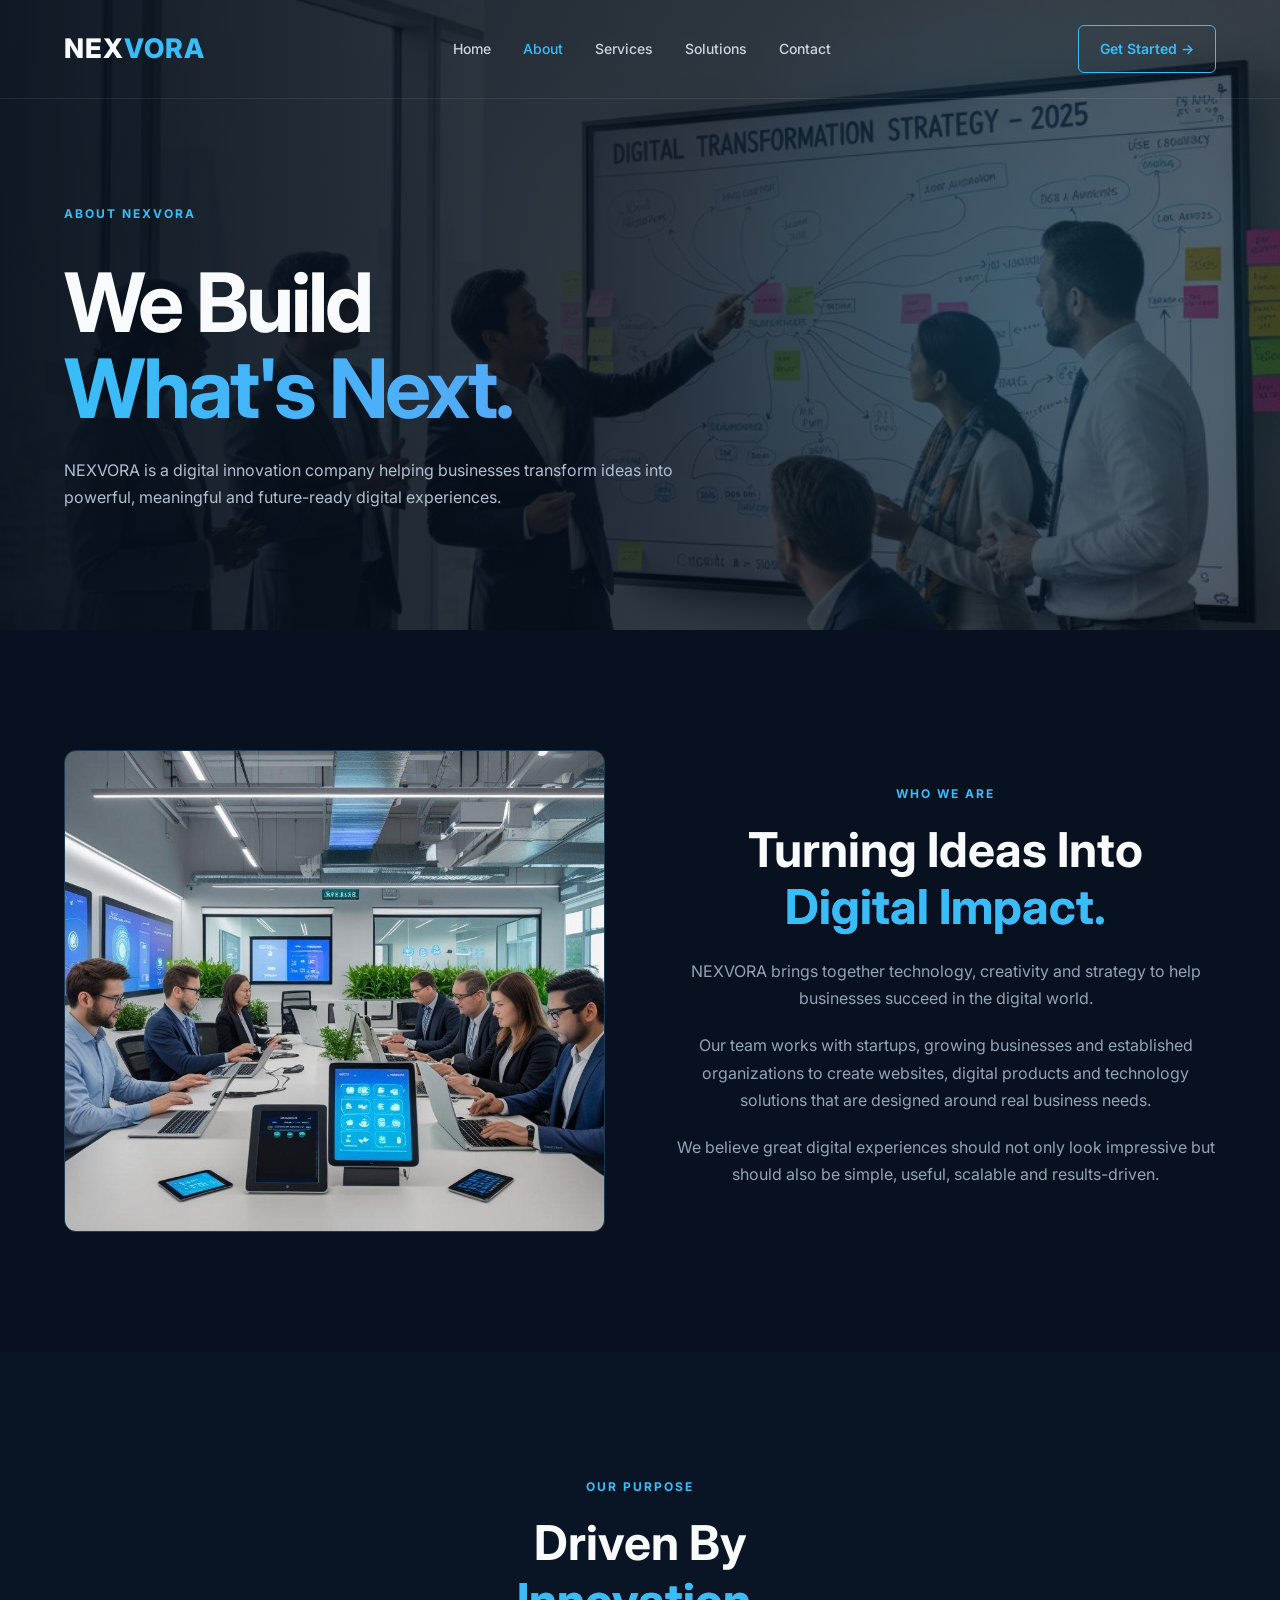
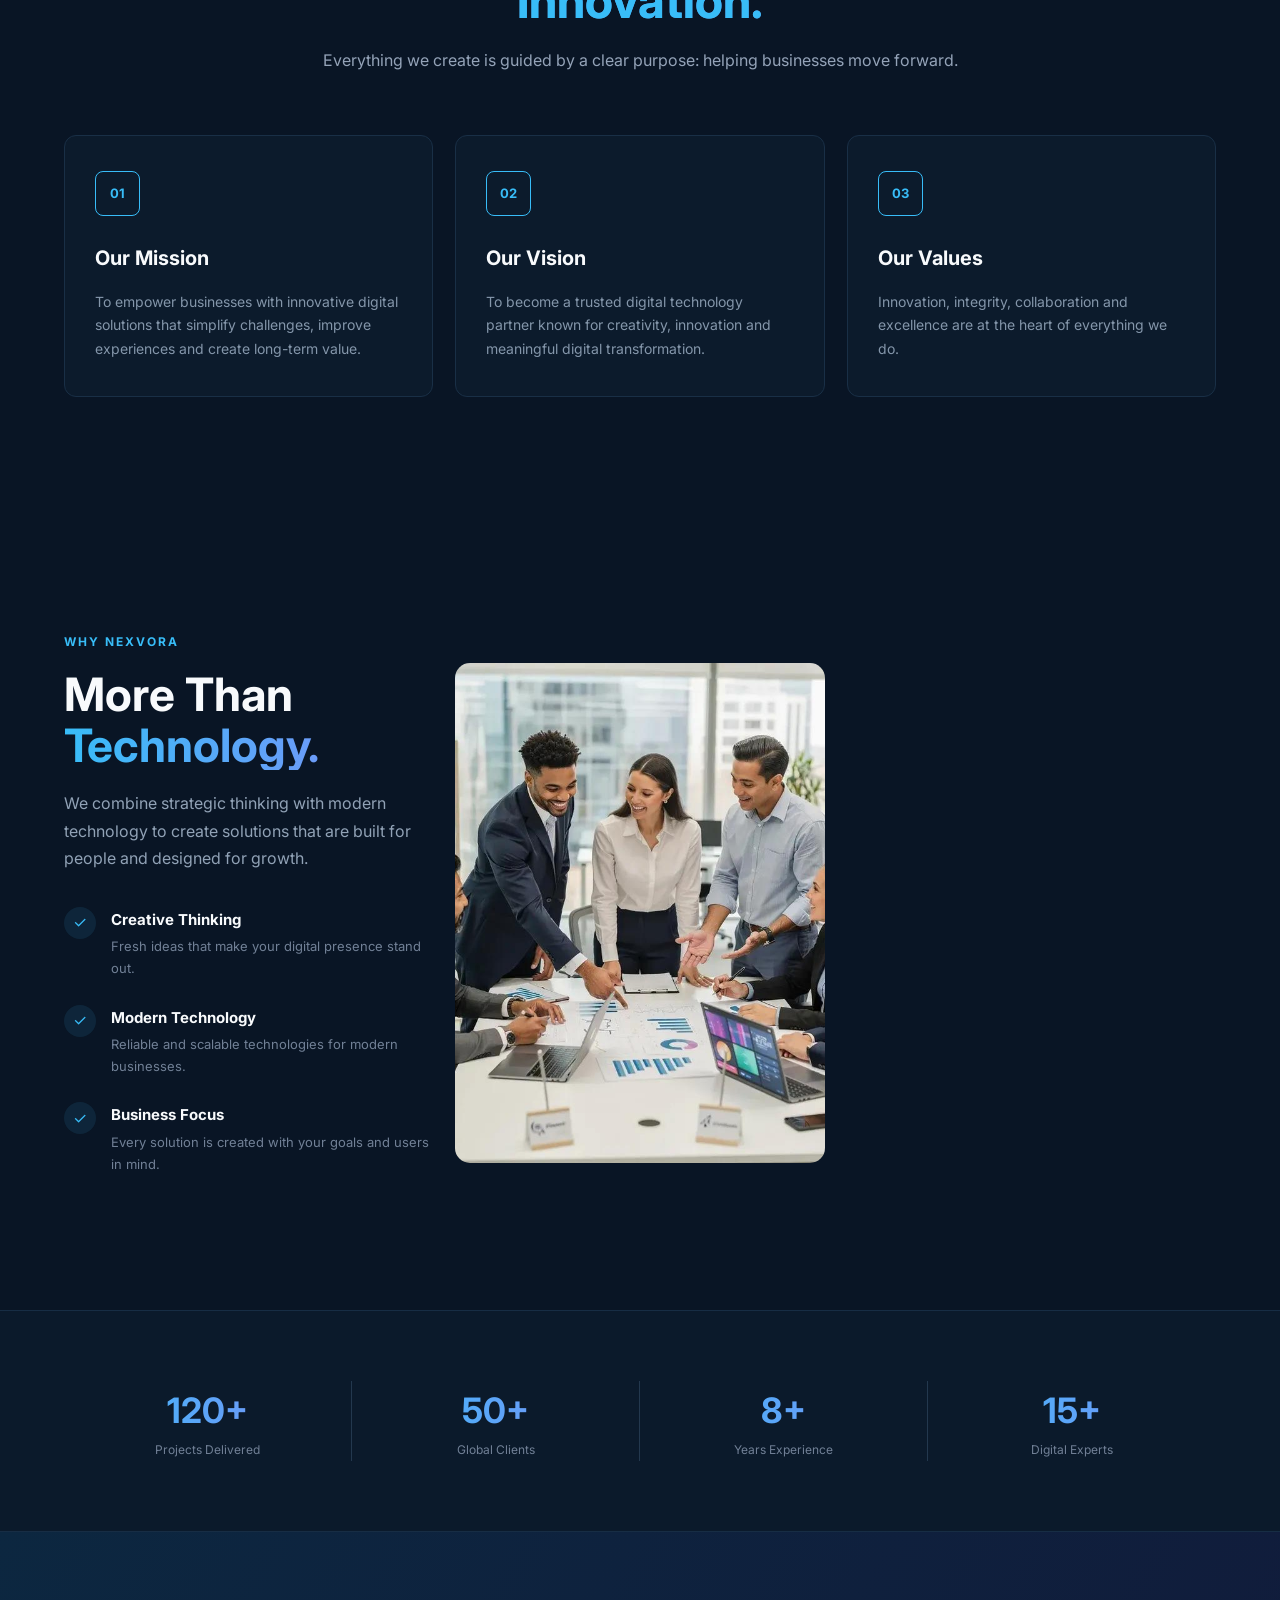
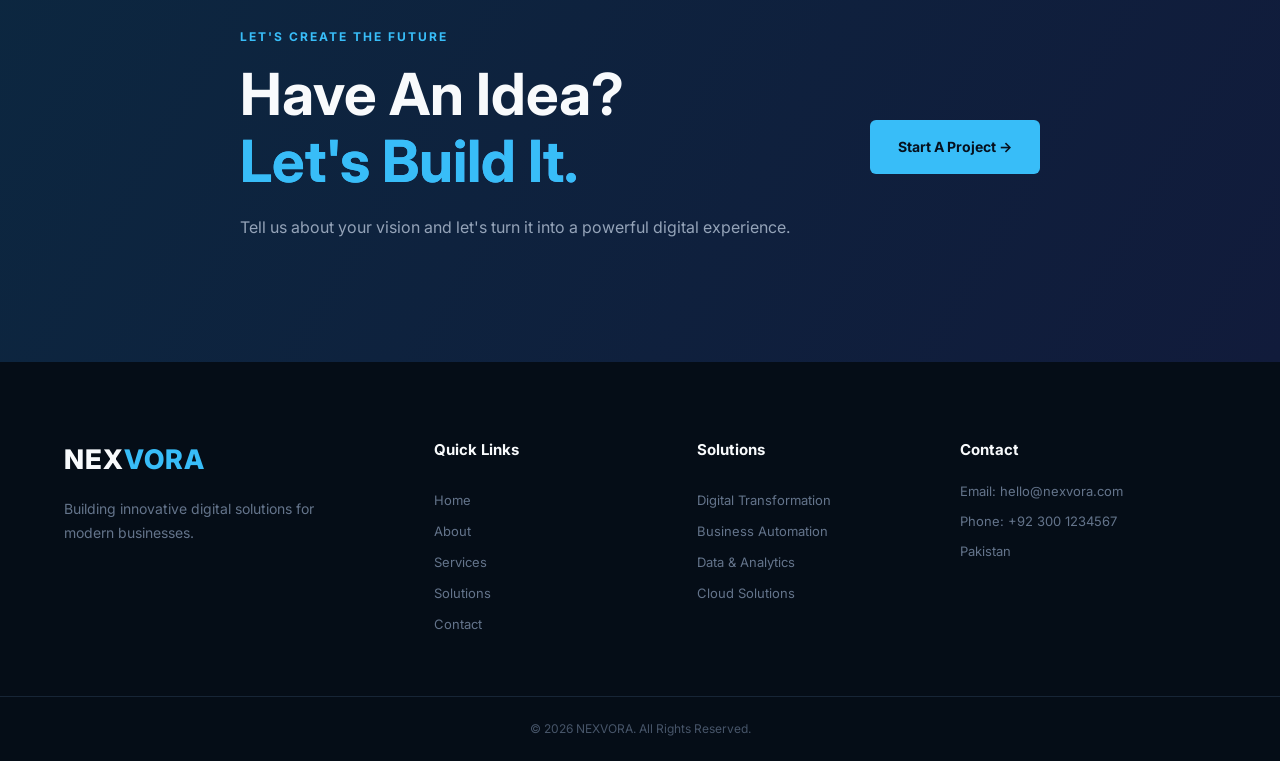
==== about.html @ 742fd8a6 "update" ====
<!DOCTYPE html>
<html lang="en">
<head>
    <meta charset="UTF-8">
    <meta name="viewport" content="width=device-width, initial-scale=1.0">

    <title>About Us | NEXVORA</title>

    <link rel="preconnect" href="https://fonts.googleapis.com">
    <link rel="preconnect" href="https://fonts.gstatic.com" crossorigin>

    <link href="https://fonts.googleapis.com/css2?family=Inter:wght@400;500;600;700;800&display=swap" rel="stylesheet">

    <link rel="stylesheet" href="style.css">
</head>

<body>

    <!-- ================= NAVBAR ================= -->

    <header class="navbar">
        <div class="container nav-container">

            <a href="#" class="logo">
                NEX<span>VORA</span>
            </a>

            <nav>
                <ul class="nav-links">
                    <li><a href="index.html">Home</a></li>
                    <li><a href="about.html" class="active">About</a></li>
                    <li><a href="services.html">Services</a></li>
                    <li><a href="solutions.html">Solutions</a></li>
                    <li><a href="contact.html">Contact</a></li>
                </ul>
            </nav>

            <a href="#contact" class="nav-btn">Get Started →</a>

        </div>
    </header>



    <!-- ================= ABOUT HERO ================= -->

    <section class="about-hero">

        <div class="hero-overlay"></div>

        <div class="container about-hero-content">

            <span class="hero-tag">ABOUT NEXVORA</span>

            <h1>
                We Build
                <span>What's Next.</span>
            </h1>

            <p>
                NEXVORA is a digital innovation company helping businesses
                transform ideas into powerful, meaningful and future-ready
                digital experiences.
            </p>

        </div>

    </section>


    <!-- ================= INTRODUCTION ================= -->

    <section class="introduction">

        <div class="container intro-grid">

            <div class="intro-image">

                <img
                    src="./images/about-hero.jpg"
                    alt="NEXVORA Team"
                >

            </div>


            <div class="intro-content">

                <span class="section-tag">WHO WE ARE</span>

                <h2>
                    Turning Ideas Into
                    <span>Digital Impact.</span>
                </h2>

                <p>
                    NEXVORA brings together technology, creativity and
                    strategy to help businesses succeed in the digital world.
                </p>

                <p>
                    Our team works with startups, growing businesses and
                    established organizations to create websites, digital
                    products and technology solutions that are designed
                    around real business needs.
                </p>

                <p>
                    We believe great digital experiences should not only
                    look impressive but should also be simple, useful,
                    scalable and results-driven.
                </p>

            </div>

        </div>

    </section>


    <!-- ================= MISSION / VISION ================= -->

    <section class="mission-section">

        <div class="container">

            <div class="section-heading">

                <span class="section-tag">OUR PURPOSE</span>

                <h2>
                    Driven By
                    <span>Innovation.</span>
                </h2>

                <p>
                    Everything we create is guided by a clear purpose:
                    helping businesses move forward.
                </p>

            </div>


            <div class="purpose-grid">

                <!-- Mission -->

                <div class="purpose-card">

                    <div class="purpose-number">01</div>

                    <h3>Our Mission</h3>

                    <p>
                        To empower businesses with innovative digital
                        solutions that simplify challenges, improve
                        experiences and create long-term value.
                    </p>

                </div>


                <!-- Vision -->

                <div class="purpose-card">

                    <div class="purpose-number">02</div>

                    <h3>Our Vision</h3>

                    <p>
                        To become a trusted digital technology partner
                        known for creativity, innovation and meaningful
                        digital transformation.
                    </p>

                </div>


                <!-- Values -->

                <div class="purpose-card">

                    <div class="purpose-number">03</div>

                    <h3>Our Values</h3>

                    <p>
                        Innovation, integrity, collaboration and excellence
                        are at the heart of everything we do.
                    </p>

                </div>

            </div>

        </div>

    </section>


    <!-- ================= WHY NEXVORA ================= -->

    <section class="why-section">

        <div class="container why-grid">

            <div class="why-content">

                <span class="section-tag">WHY NEXVORA</span>

                <h2>
                    More Than
                    <span>Technology.</span>
                </h2>

                <p>
                    We combine strategic thinking with modern technology
                    to create solutions that are built for people and
                    designed for growth.
                </p>


                <div class="why-list">

                    <div class="why-item">

                        <div class="check">✓</div>

                        <div>
                            <h4>Creative Thinking</h4>
                            <p>
                                Fresh ideas that make your digital presence
                                stand out.
                            </p>
                        </div>

                    </div>


                    <div class="why-item">

                        <div class="check">✓</div>

                        <div>
                            <h4>Modern Technology</h4>
                            <p>
                                Reliable and scalable technologies for
                                modern businesses.
                            </p>
                        </div>

                    </div>


                    <div class="why-item">

                        <div class="check">✓</div>

                        <div>
                            <h4>Business Focus</h4>
                            <p>
                                Every solution is created with your goals
                                and users in mind.
                            </p>
                        </div>

                    </div>

                </div>

            </div>


            <div class="why-image">

                <img
                    src="./images/about-team.jpg"
                    alt="NEXVORA Business Strategy"
                >

            </div>

        </div>

    </section>


    <!-- ================= STATS ================= -->

    <section class="stats-section">

        <div class="container stats-grid">

            <div class="stat-box">
                <h3>120+</h3>
                <p>Projects Delivered</p>
            </div>

            <div class="stat-box">
                <h3>50+</h3>
                <p>Global Clients</p>
            </div>

            <div class="stat-box">
                <h3>8+</h3>
                <p>Years Experience</p>
            </div>

            <div class="stat-box">
                <h3>15+</h3>
                <p>Digital Experts</p>
            </div>

        </div>

    </section>


    <!-- ================= CTA ================= -->

    <section class="about-cta">

        <div class="container cta-content">

            <div>

                <span class="section-tag">
                    LET'S CREATE THE FUTURE
                </span>

                <h2>
                    Have An Idea?
                    <span>Let's Build It.</span>
                </h2>

                <p>
                    Tell us about your vision and let's turn it into
                    a powerful digital experience.
                </p>

            </div>

            <a href="#" class="cta-btn">
                Start A Project →
            </a>

        </div>

    </section>


    <!-- ================= FOOTER ================= -->
    <footer class="footer">

        <div class="container footer-grid">

            <div class="footer-brand">

                <a href="index.html" class="logo">
                    NEX<span>VORA</span>
                </a>

                <p>
                    Building innovative digital solutions for modern
                    businesses.
                </p>

            </div>


            <div class="footer-links">

                <h4>Quick Links</h4>

                <a href="index.html">Home</a>
                <a href="about.html">About</a>
                <a href="services.html">Services</a>
                <a href="solutions.html">Solutions</a>
                <a href="contact.html">Contact</a>

            </div>


            <div class="footer-links">

                <h4>Solutions</h4>

                <a href="#solutions">Digital Transformation</a>
                <a href="#solutions">Business Automation</a>
                <a href="#solutions">Data & Analytics</a>
                <a href="#solutions">Cloud Solutions</a>

            </div>


            <div class="footer-contact">

                <h4>Contact</h4>

                <p>Email: hello@nexvora.com</p>
                <p>Phone: +92 300 1234567</p>
                <p>Pakistan</p>

            </div>

        </div>


        <div class="footer-bottom">

            <p>
                © 2026 NEXVORA. All Rights Reserved.
            </p>

        </div>

    </footer>

</body>
</html>
---- style.css ----
/* =========================
   GLOBAL
========================= */

* {
    margin: 0;
    padding: 0;
    box-sizing: border-box;
}

html {
    scroll-behavior: smooth;
}

body {
    font-family: "Inter", sans-serif;
    background: #07111f;
    color: #ffffff;
    line-height: 1.6;
}

.container {
    width: 90%;
    max-width: 1200px;
    margin: auto;
}

a {
    text-decoration: none;
    color: inherit;
}


/* =========================
   NAVBAR
========================= */

.navbar {
    position: absolute;
    width: 100%;
    top: 0;
    left: 0;
    z-index: 10;
    padding: 25px 0;
}

.nav-container {
    display: flex;
    align-items: center;
    justify-content: space-between;
}

.logo {
    font-size: 27px;
    font-weight: 800;
    letter-spacing: 2px;
}

.logo span {
    color: #38bdf8;
}

.nav-links {
    display: flex;
    list-style: none;
    gap: 35px;
}

.nav-links a {
    color: #cbd5e1;
    font-size: 14px;
    font-weight: 500;
    transition: 0.3s;
}

.nav-links a:hover,
.nav-links .active {
    color: #38bdf8;
}

.nav-btn {
    padding: 12px 22px;
    border: 1px solid #38bdf8;
    border-radius: 30px;
    color: #ffffff;
    font-size: 14px;
    transition: 0.3s;
}

.nav-btn:hover {
    background: #38bdf8;
    color: #06101d;
    box-shadow: 0 0 25px rgba(56, 189, 248, 0.4);
}


/* =========================
   HERO
========================= */

.hero {
    min-height: 100vh;
    position: relative;
    display: flex;
    align-items: center;
    overflow: hidden;

    background:
        linear-gradient(120deg, #06101d 20%, rgba(7, 17, 31, 0.88)),
        url("./images/nexvora-solutions.jpg");

    background-size: cover;
    background-position: center;
}

.hero-overlay {
    position: absolute;
    inset: 0;
    background: radial-gradient(
        circle at 80% 40%,
        rgba(37, 99, 235, 0.25),
        transparent 40%
    );
}

.hero-container {
    position: relative;
    z-index: 2;
    display: grid;
    grid-template-columns: 1.1fr 0.9fr;
    gap: 60px;
    align-items: center;
    padding-top: 80px;
}

.hero-tag,
.section-tag {
    color: #38bdf8;
    font-size: 12px;
    font-weight: 700;
    letter-spacing: 2px;
}

.hero h1 {
    margin-top: 18px;
    font-size: clamp(48px, 6vw, 76px);
    line-height: 1.05;
    letter-spacing: -3px;
}

.hero h1 span,
.about h2 span,
.services h2 span,
.solutions h2 span,
.cta h2 span {
    display: block;
    background: linear-gradient(
        90deg,
        #38bdf8,
        #818cf8
    );
    -webkit-background-clip: text;
    color: transparent;
}

.hero-content > p {
    max-width: 620px;
    margin: 25px 0;
    color: #aab8ca;
    font-size: 16px;
}

.hero-buttons {
    display: flex;
    gap: 15px;
    margin-top: 30px;
}

.primary-btn,
.secondary-btn,
.outline-btn,
.cta-btn {
    padding: 14px 25px;
    border-radius: 6px;
    font-size: 14px;
    font-weight: 600;
    transition: 0.3s;
}

.primary-btn {
    background: #38bdf8;
    color: #06101d;
}

.primary-btn:hover {
    background: #818cf8;
    color: #ffffff;
    transform: translateY(-3px);
    box-shadow: 0 12px 30px rgba(56, 189, 248, 0.25);
}

.secondary-btn {
    border: 1px solid #334155;
    color: #ffffff;
}

.secondary-btn:hover {
    border-color: #38bdf8;
    background: rgba(56, 189, 248, 0.1);
    color: #38bdf8;
}


/* =========================
   HERO IMAGE
========================= */

.hero-image {
    position: relative;
}

.image-card {
    overflow: hidden;
    border-radius: 18px;
    border: 1px solid rgba(255,255,255,0.12);
    box-shadow: 0 30px 70px rgba(0,0,0,0.4);
}

.image-card img {
    width: 100%;
    height: 520px;
    object-fit: cover;
    display: block;
    transition: 0.6s;
}

.image-card:hover img {
    transform: scale(1.06);
    filter: saturate(1.2);
}

.floating-card {
    position: absolute;
    bottom: 25px;
    left: -30px;

    display: flex;
    align-items: center;
    gap: 13px;

    padding: 17px 22px;
    background: rgba(8, 20, 35, 0.92);
    border: 1px solid #263c56;
    border-radius: 10px;
    backdrop-filter: blur(12px);
}

.floating-card > span {
    color: #38bdf8;
    font-size: 25px;
}

.floating-card strong {
    display: block;
    font-size: 13px;
}

.floating-card small {
    color: #94a3b8;
}


/* =========================
   STATS
========================= */

.hero-stats {
    display: flex;
    gap: 40px;
    margin-top: 45px;
}

.stat h3 {
    color: #ffffff;
    font-size: 25px;
}

.stat p {
    color: #718096;
    font-size: 11px;
}


/* =========================
   ABOUT
========================= */

.about {
    padding: 120px 0;
    background: #091525;
}

.about-container {
    display: grid;
    grid-template-columns: 0.9fr 1.1fr;
    gap: 80px;
    align-items: center;
}

.about-image {
    overflow: hidden;
    border-radius: 15px;
}

.about-image img {
    width: 100%;
    height: 470px;
    object-fit: cover;
    transition: 0.5s;
}

.about-image:hover img {
    transform: scale(1.05);
}

.about h2,
.services h2,
.solutions h2,
.cta h2 {
    margin-top: 15px;
    font-size: 45px;
    line-height: 1.1;
}

.about-content > p {
    color: #94a3b8;
    margin-top: 20px;
    max-width: 600px;
}

.outline-btn {
    display: inline-block;
    border: 1px solid #38bdf8;
    margin-top: 25px;
}

.outline-btn:hover {
    background: #38bdf8;
    color: #06101d;
}


/* =========================
   SERVICES
========================= */

.services {
    padding: 120px 0;
    background: #07111f;
}

.section-heading {
    text-align: center;
    max-width: 700px;
    margin: 0 auto 60px;
}

.section-heading p {
    margin-top: 15px;
    color: #8fa1b5;
}

.service-grid {
    display: grid;
    grid-template-columns: repeat(4, 1fr);
    gap: 20px;
}

.service-card {
    padding: 35px 25px;
    background: #0c1b2c;
    border: 1px solid #172d44;
    border-radius: 12px;
    transition: 0.35s;
}

.service-card:hover {
    transform: translateY(-10px);
    border-color: #38bdf8;
    background: linear-gradient(
        145deg,
        #102b44,
        #101c35
    );
    box-shadow: 0 20px 45px rgba(0,0,0,0.25);
}

.service-icon {
    width: 48px;
    height: 48px;
    display: flex;
    align-items: center;
    justify-content: center;

    border: 1px solid #38bdf8;
    color: #38bdf8;
    border-radius: 8px;

    margin-bottom: 25px;
    font-size: 12px;
    font-weight: 700;

    transition: 0.3s;
}

.service-card:hover .service-icon {
    background: #38bdf8;
    color: #06101d;
}

.service-card h3 {
    font-size: 18px;
}

.service-card p {
    color: #8495aa;
    font-size: 13px;
    margin: 15px 0 20px;
}

.service-card a {
    color: #38bdf8;
    font-size: 12px;
    font-weight: 600;
}

.service-card a:hover {
    color: #818cf8;
}


/* =========================
   SOLUTIONS
========================= */

.solutions {
    padding: 120px 0;
    background: #091525;
}

.solutions-container {
    display: grid;
    grid-template-columns: 1fr 1fr;
    gap: 80px;
    align-items: center;
}

.solutions-content > p {
    color: #94a3b8;
    margin-top: 20px;
}

.features {
    margin-top: 35px;
}

.feature {
    display: flex;
    gap: 15px;
    margin-bottom: 25px;
}

.feature > span {
    width: 30px;
    height: 30px;
    display: flex;
    align-items: center;
    justify-content: center;

    border-radius: 50%;
    background: rgba(56,189,248,0.1);
    color: #38bdf8;
}

.feature h4 {
    font-size: 15px;
}

.feature p {
    color: #718096;
    font-size: 13px;
}

.solutions-image {
    overflow: hidden;
    border-radius: 15px;
}

.solutions-image img {
    width: 100%;
    height: 500px;
    object-fit: cover;
    transition: 0.5s;
}

.solutions-image:hover img {
    transform: scale(1.05);
    filter: brightness(1.1);
}


/* =========================
   CTA
========================= */

.cta {
    padding: 80px 0;
    background:
        linear-gradient(
            120deg,
            #0d2740,
            #111a3a
        );
}

.cta-container {
    display: flex;
    justify-content: space-between;
    align-items: center;
    gap: 30px;
}

.cta h2 {
    font-size: 40px;
}

.cta p {
    color: #9aabc0;
    margin-top: 10px;
}

.cta-btn {
    background: #38bdf8;
    color: #06101d;
    white-space: nowrap;
}

.cta-btn:hover {
    background: #818cf8;
    color: #ffffff;
    transform: translateY(-3px);
}


/* =========================
   FOOTER
========================= */

footer {
    background: #050d17;
    padding-top: 60px;
}

.footer-container {
    display: flex;
    justify-content: space-between;
    gap: 40px;
    padding-bottom: 40px;
}

.footer-container p {
    color: #718096;
    max-width: 400px;
    margin-top: 15px;
    font-size: 13px;
}

.footer-links {
    display: flex;
    gap: 25px;
}

.footer-links a {
    color: #94a3b8;
    font-size: 13px;
    transition: 0.3s;
}

.footer-links a:hover {
    color: #38bdf8;
}

.copyright {
    text-align: center;
    border-top: 1px solid #172333;
    padding: 20px;
    color: #526276;
    font-size: 12px;
}


/* =========================
   RESPONSIVE
========================= */

@media (max-width: 1000px) {

    .nav-links {
        gap: 15px;
    }

    .service-grid {
        grid-template-columns: repeat(2, 1fr);
    }

    .hero-container,
    .about-container,
    .solutions-container {
        grid-template-columns: 1fr;
    }

    .hero {
        padding: 120px 0 80px;
    }

    .hero-image {
        max-width: 650px;
        margin: auto;
    }

    .about-image {
        max-width: 650px;
    }

    .solutions-image {
        max-width: 650px;
    }
}


@media (max-width: 700px) {

    .nav-links {
        display: none;
    }

    .nav-btn {
        padding: 9px 15px;
    }

    .hero h1 {
        font-size: 48px;
    }

    .hero-buttons {
        flex-direction: column;
    }

    .hero-stats {
        gap: 20px;
        flex-wrap: wrap;
    }

    .service-grid {
        grid-template-columns: 1fr;
    }

    .about h2,
    .services h2,
    .solutions h2 {
        font-size: 35px;
    }

    .cta-container {
        flex-direction: column;
        align-items: flex-start;
    }

    .footer-container {
        flex-direction: column;
    }

    .footer-links {
        flex-wrap: wrap;
    }

    .floating-card {
        left: 10px;
    }
}

/* =========================
   GLOBAL
========================= */

* {
    margin: 0;
    padding: 0;
    box-sizing: border-box;
}

html {
    scroll-behavior: smooth;
}

body {
    font-family: "Inter", sans-serif;
    background: #07111f;
    color: #ffffff;
    line-height: 1.6;
}

.container {
    width: 90%;
    max-width: 1200px;
    margin: auto;
}

a {
    text-decoration: none;
    color: inherit;
}


/* =========================
   NAVBAR
========================= */

.navbar {
    position: absolute;
    top: 0;
    left: 0;
    width: 100%;
    z-index: 10;
    padding: 25px 0;
}

.nav-container {
    display: flex;
    align-items: center;
    justify-content: space-between;
}

.logo {
    font-size: 27px;
    font-weight: 800;
    letter-spacing: 2px;
}

.logo span {
    color: #38bdf8;
}

.nav-links {
    display: flex;
    list-style: none;
    gap: 35px;
}

.nav-links a {
    color: #cbd5e1;
    font-size: 14px;
    transition: 0.3s;
}

.nav-links a:hover,
.nav-links a.active {
    color: #38bdf8;
}

.nav-btn {
    padding: 12px 22px;
    border: 1px solid #38bdf8;
    border-radius: 30px;
    font-size: 14px;
    transition: 0.3s;
}

.nav-btn:hover {
    background: #38bdf8;
    color: #06101d;
    box-shadow: 0 0 25px rgba(56, 189, 248, 0.35);
}


/* =========================
   ABOUT HERO
========================= */

.about-hero {
    min-height: 70vh;
    display: flex;
    align-items: center;
    position: relative;

    background:
        linear-gradient(
            90deg,
            rgba(5, 15, 27, 0.96),
            rgba(5, 15, 27, 0.65)
        ),
        url("./images/about-strategy.jpg");

    background-size: cover;
    background-position: center;
}

.hero-overlay {
    position: absolute;
    inset: 0;

    background:
        radial-gradient(
            circle at 80% 50%,
            rgba(56, 189, 248, 0.15),
            transparent 35%
        );
}

.about-hero-content {
    position: relative;
    z-index: 2;
    padding-top: 80px;
}

.hero-tag,
.section-tag {
    color: #38bdf8;
    font-size: 12px;
    font-weight: 700;
    letter-spacing: 2px;
}

.about-hero h1 {
    font-size: clamp(50px, 7vw, 82px);
    line-height: 1.05;
    margin-top: 18px;
    letter-spacing: -3px;
}

.about-hero h1 span {
    display: block;

    background: linear-gradient(
        90deg,
        #38bdf8,
        #818cf8
    );

    -webkit-background-clip: text;
    color: transparent;
}

.about-hero p {
    max-width: 650px;
    margin-top: 25px;
    color: #b1bfd0;
    font-size: 16px;
}


/* =========================
   INTRODUCTION
========================= */

.introduction {
    padding: 120px 0;
    background: #07111f;
}

.intro-grid {
    display: grid;
    grid-template-columns: 0.9fr 1.1fr;
    gap: 80px;
    align-items: center;
}

.intro-image {
    overflow: hidden;
    border-radius: 15px;
    border: 1px solid #1d344c;
}

.intro-image img {
    width: 100%;
    height: 500px;
    object-fit: cover;
    display: block;
    transition: 0.6s;
}

.intro-image:hover img {
    transform: scale(1.06);
    filter: saturate(1.2);
}

.intro-content h2,
.why-content h2 {
    margin-top: 15px;
    font-size: 46px;
    line-height: 1.1;
}

.intro-content h2 span,
.why-content h2 span,
.section-heading h2 span,
.about-cta h2 span {
    display: block;

    background: linear-gradient(
        90deg,
        #38bdf8,
        #818cf8
    );

    -webkit-background-clip: text;
    color: transparent;
}

.intro-content p {
    color: #91a2b6;
    margin-top: 20px;
    max-width: 620px;
}


/* =========================
   MISSION SECTION
========================= */

.mission-section {
    padding: 120px 0;
    background: #091525;
}

.section-heading {
    max-width: 700px;
    margin: auto;
    text-align: center;
}

.section-heading h2 {
    font-size: 46px;
    line-height: 1.1;
    margin-top: 15px;
}

.section-heading p {
    color: #8799ad;
    margin-top: 18px;
}

.purpose-grid {
    display: grid;
    grid-template-columns: repeat(3, 1fr);
    gap: 22px;
    margin-top: 60px;
}

.purpose-card {
    background: #0c1b2c;
    border: 1px solid #192f46;
    border-radius: 12px;
    padding: 35px 30px;
    transition: 0.35s;
}

.purpose-card:hover {
    transform: translateY(-10px);
    border-color: #38bdf8;
    background: linear-gradient(
        145deg,
        #102b44,
        #101c35
    );
    box-shadow: 0 20px 45px rgba(0, 0, 0, 0.25);
}

.purpose-number {
    color: #38bdf8;
    font-size: 13px;
    font-weight: 700;
    border: 1px solid #38bdf8;
    width: 45px;
    height: 45px;
    display: flex;
    align-items: center;
    justify-content: center;
    border-radius: 8px;
    margin-bottom: 25px;
    transition: 0.3s;
}

.purpose-card:hover .purpose-number {
    background: #38bdf8;
    color: #06101d;
}

.purpose-card h3 {
    font-size: 20px;
}

.purpose-card p {
    color: #8496aa;
    margin-top: 15px;
    font-size: 14px;
}


/* =========================
   WHY NEXVORA
========================= */

.why-section {
    padding: 120px 0;
    background: #07111f;
}

.why-grid {
    display: grid;
    grid-template-columns: 1fr 1fr;
    gap: 80px;
    align-items: center;
}

.why-content > p {
    color: #91a2b6;
    margin-top: 20px;
    max-width: 600px;
}

.why-list {
    margin-top: 35px;
}

.why-item {
    display: flex;
    gap: 15px;
    margin-bottom: 25px;
}

.check {
    min-width: 32px;
    height: 32px;

    display: flex;
    align-items: center;
    justify-content: center;

    border-radius: 50%;
    background: rgba(56, 189, 248, 0.1);
    color: #38bdf8;
    transition: 0.3s;
}

.why-item:hover .check {
    background: #38bdf8;
    color: #06101d;
}

.why-item h4 {
    font-size: 15px;
}

.why-item p {
    color: #718096;
    font-size: 13px;
    margin-top: 3px;
}

.why-image {
    overflow: hidden;
    border-radius: 15px;
}

.why-image img {
    width: 100%;
    height: 500px;
    object-fit: cover;
    transition: 0.6s;
}

.why-image:hover img {
    transform: scale(1.06);
    filter: brightness(1.1);
}


/* =========================
   STATS
========================= */

.stats-section {
    padding: 70px 0;
    background: #0b1a2b;
    border-top: 1px solid #172d44;
    border-bottom: 1px solid #172d44;
}

.stats-grid {
    display: grid;
    grid-template-columns: repeat(4, 1fr);
    text-align: center;
}

.stat-box {
    border-right: 1px solid #23384e;
}

.stat-box:last-child {
    border-right: none;
}

.stat-box h3 {
    font-size: 35px;

    background: linear-gradient(
        90deg,
        #38bdf8,
        #818cf8
    );

    -webkit-background-clip: text;
    color: transparent;
}

.stat-box p {
    color: #718096;
    font-size: 12px;
}


/* =========================
   CTA
========================= */

.about-cta {
    padding: 90px 0;

    background:
        linear-gradient(
            120deg,
            #0c2740,
            #111b3b
        );
}

.cta-content {
    display: flex;
    justify-content: space-between;
    align-items: center;
    gap: 40px;
}

.about-cta h2 {
    font-size: 45px;
    line-height: 1.1;
    margin-top: 12px;
}

.about-cta p {
    color: #91a3b7;
    margin-top: 12px;
}

.cta-btn {
    padding: 15px 28px;
    background: #38bdf8;
    color: #06101d;
    border-radius: 6px;
    font-size: 14px;
    font-weight: 700;
    white-space: nowrap;
    transition: 0.3s;
}

.cta-btn:hover {
    background: #818cf8;
    color: #ffffff;
    transform: translateY(-4px);
    box-shadow: 0 15px 35px rgba(56, 189, 248, 0.25);
}


/* =========================
   FOOTER
========================= */

footer {
    background: #050d17;
    padding-top: 60px;
}

.footer-container {
    display: flex;
    justify-content: space-between;
    gap: 40px;
    padding-bottom: 40px;
}

.footer-container p {
    color: #718096;
    max-width: 400px;
    margin-top: 15px;
    font-size: 13px;
}

.footer-links {
    display: flex;
    gap: 25px;
    flex-wrap: wrap;
}

.footer-links a {
    color: #94a3b8;
    font-size: 13px;
    transition: 0.3s;
}

.footer-links a:hover {
    color: #38bdf8;
}

.copyright {
    text-align: center;
    border-top: 1px solid #172333;
    padding: 20px;
    color: #526276;
    font-size: 12px;
}


/* =========================
   RESPONSIVE
========================= */

@media (max-width: 1000px) {

    .intro-grid,
    .why-grid {
        grid-template-columns: 1fr;
    }

    .intro-image,
    .why-image {
        max-width: 700px;
        margin: auto;
    }

    .purpose-grid {
        grid-template-columns: 1fr;
    }

    .stats-grid {
        grid-template-columns: repeat(2, 1fr);
        gap: 30px;
    }

    .stat-box {
        border-right: none;
    }
}


@media (max-width: 700px) {

    .nav-links {
        display: none;
    }

    .nav-btn {
        padding: 9px 15px;
    }

    .about-hero h1 {
        font-size: 50px;
    }

    .intro-content h2,
    .why-content h2,
    .section-heading h2,
    .about-cta h2 {
        font-size: 35px;
    }

    .cta-content {
        flex-direction: column;
        align-items: flex-start;
    }

    .stats-grid {
        grid-template-columns: 1fr 1fr;
    }

    .footer-container {
        flex-direction: column;
    }
}


/* =========================
   GLOBAL
========================= */

* {
    margin: 0;
    padding: 0;
    box-sizing: border-box;
}

html {
    scroll-behavior: smooth;
}

body {
    font-family: "Inter", sans-serif;
    background: #07111f;
    color: #ffffff;
    line-height: 1.6;
}

.container {
    width: 90%;
    max-width: 1200px;
    margin: auto;
}

a {
    text-decoration: none;
    color: inherit;
}


/* =========================
   NAVBAR
========================= */

.navbar {
    position: absolute;
    top: 0;
    left: 0;
    width: 100%;
    z-index: 10;
    padding: 25px 0;
}

.nav-container {
    display: flex;
    justify-content: space-between;
    align-items: center;
}

.logo {
    font-size: 27px;
    font-weight: 800;
    letter-spacing: 2px;
}

.logo span {
    color: #38bdf8;
}

.nav-links {
    display: flex;
    gap: 35px;
    list-style: none;
}

.nav-links a {
    color: #cbd5e1;
    font-size: 14px;
    transition: 0.3s;
}

.nav-links a:hover,
.nav-links a.active {
    color: #38bdf8;
}

.nav-btn {
    padding: 12px 22px;
    border: 1px solid #38bdf8;
    border-radius: 30px;
    font-size: 14px;
    transition: 0.3s;
}

.nav-btn:hover {
    background: #38bdf8;
    color: #06101d;
    box-shadow: 0 0 25px rgba(56, 189, 248, 0.35);
}


/* =========================
   HERO
========================= */

.services-hero {
    min-height: 70vh;
    display: flex;
    align-items: center;
    position: relative;

    background:
        linear-gradient(
            90deg,
            rgba(5, 15, 27, 0.96),
            rgba(5, 15, 27, 0.65)
        ),
        url("./images/services-hero.jpg");

    background-size: cover;
    background-position: center;
}

.hero-overlay {
    position: absolute;
    inset: 0;

    background:
        radial-gradient(
            circle at 80% 50%,
            rgba(56, 189, 248, 0.16),
            transparent 35%
        );
}

.hero-content {
    position: relative;
    z-index: 2;
    padding-top: 80px;
}

.hero-tag,
.section-tag {
    color: #38bdf8;
    font-size: 12px;
    font-weight: 700;
    letter-spacing: 2px;
}

.hero-content h1 {
    font-size: clamp(50px, 7vw, 80px);
    line-height: 1.05;
    margin-top: 18px;
    letter-spacing: -3px;
}

.hero-content h1 span {
    display: block;

    background: linear-gradient(
        90deg,
        #38bdf8,
        #818cf8
    );

    -webkit-background-clip: text;
    color: transparent;
}

.hero-content p {
    max-width: 650px;
    color: #b1bfd0;
    margin-top: 25px;
    font-size: 16px;
}


/* =========================
   INTRO
========================= */

.services-intro {
    padding: 110px 0 70px;
    background: #07111f;
}

.intro-content {
    text-align: center;
    max-width: 760px;
}

.intro-content h2 {
    font-size: 46px;
    line-height: 1.1;
    margin-top: 15px;
}

.intro-content h2 span,
.section-heading h2 span,
.benefits-content h2 span,
.services-cta h2 span {
    display: block;

    background: linear-gradient(
        90deg,
        #38bdf8,
        #818cf8
    );

    -webkit-background-clip: text;
    color: transparent;
}

.intro-content p {
    color: #8799ad;
    margin-top: 20px;
}


/* =========================
   SERVICES
========================= */

.services-section {
    padding: 50px 0 120px;
    background: #07111f;
}

.services-grid {
    display: grid;
    grid-template-columns: repeat(3, 1fr);
    gap: 22px;
}

.service-card {
    position: relative;
    padding: 32px;
    min-height: 390px;

    background: #0c1b2c;
    border: 1px solid #192f46;
    border-radius: 12px;

    transition: 0.4s;
}

.service-card:hover {
    transform: translateY(-10px);
    border-color: #38bdf8;

    background:
        linear-gradient(
            145deg,
            #102b44,
            #101c35
        );

    box-shadow:
        0 25px 50px rgba(0, 0, 0, 0.3);
}

.service-top {
    display: flex;
    justify-content: space-between;
    align-items: center;
}

.service-number {
    color: #38bdf8;
    font-size: 12px;
    font-weight: 700;
}

.service-arrow {
    color: #52677d;
    font-size: 22px;
    transition: 0.3s;
}

.service-card:hover .service-arrow {
    color: #38bdf8;
    transform: translate(4px, -4px);
}

.service-icon {
    width: 55px;
    height: 55px;

    display: flex;
    align-items: center;
    justify-content: center;

    margin: 30px 0 25px;

    border: 1px solid #38bdf8;
    border-radius: 10px;

    color: #38bdf8;
    font-size: 22px;

    transition: 0.3s;
}

.service-card:hover .service-icon {
    background: #38bdf8;
    color: #06101d;
}

.service-card h3 {
    font-size: 20px;
}

.service-card > p {
    color: #8496aa;
    font-size: 13px;
    margin-top: 12px;
}

.service-card ul {
    list-style: none;
    margin-top: 18px;
}

.service-card li {
    color: #a0afbf;
    font-size: 12px;
    margin-bottom: 7px;
}

.service-link {
    position: absolute;
    bottom: 28px;
    left: 32px;

    color: #38bdf8;
    font-size: 12px;
    font-weight: 700;

    transition: 0.3s;
}

.service-link:hover {
    color: #818cf8;
    transform: translateX(5px);
}


/* =========================
   PROCESS
========================= */

.process-section {
    padding: 120px 0;
    background: #091525;
}

.section-heading {
    max-width: 700px;
    margin: auto;
    text-align: center;
}

.section-heading h2 {
    font-size: 46px;
    line-height: 1.1;
    margin-top: 15px;
}

.section-heading p {
    color: #8799ad;
    margin-top: 18px;
}

.process-grid {
    display: grid;
    grid-template-columns: repeat(4, 1fr);
    gap: 20px;
    margin-top: 60px;
}

.process-card {
    padding: 30px 25px;
    border-top: 2px solid #1d344c;
    transition: 0.3s;
}

.process-card:hover {
    border-top-color: #38bdf8;
    transform: translateY(-7px);
}

.process-card > span {
    color: #38bdf8;
    font-size: 12px;
    font-weight: 700;
}

.process-card h3 {
    margin-top: 20px;
    font-size: 19px;
}

.process-card p {
    color: #7f91a5;
    font-size: 13px;
    margin-top: 10px;
}


/* =========================
   BENEFITS
========================= */

.benefits-section {
    padding: 120px 0;
    background: #07111f;
}

.benefits-grid {
    display: grid;
    grid-template-columns: 0.9fr 1.1fr;
    gap: 80px;
    align-items: center;
}

.benefits-image {
    overflow: hidden;
    border-radius: 15px;
}

.benefits-image img {
    width: 100%;
    height: 500px;
    object-fit: cover;
    display: block;
    transition: 0.6s;
}

.benefits-image:hover img {
    transform: scale(1.06);
    filter: brightness(1.1);
}

.benefits-content h2 {
    font-size: 46px;
    line-height: 1.1;
    margin-top: 15px;
}

.benefits-content > p {
    color: #91a2b6;
    margin-top: 20px;
}

.benefit-list {
    margin-top: 35px;
}

.benefit-item {
    display: flex;
    gap: 15px;
    margin-bottom: 24px;
}

.benefit-icon {
    width: 32px;
    height: 32px;
    min-width: 32px;

    display: flex;
    align-items: center;
    justify-content: center;

    border-radius: 50%;
    background: rgba(56, 189, 248, 0.1);
    color: #38bdf8;

    transition: 0.3s;
}

.benefit-item:hover .benefit-icon {
    background: #38bdf8;
    color: #06101d;
}

.benefit-item h4 {
    font-size: 15px;
}

.benefit-item p {
    color: #718096;
    font-size: 13px;
    margin-top: 3px;
}


/* =========================
   CTA
========================= */

.services-cta {
    padding: 90px 0;

    background:
        linear-gradient(
            120deg,
            #0c2740,
            #111b3b
        );
}

.cta-content {
    display: flex;
    align-items: center;
    justify-content: space-between;
    gap: 40px;
}

.services-cta h2 {
    font-size: 43px;
    line-height: 1.1;
    margin-top: 12px;
}

.services-cta p {
    color: #91a3b7;
    margin-top: 12px;
}

.cta-btn {
    padding: 15px 28px;
    background: #38bdf8;
    color: #06101d;
    border-radius: 6px;

    font-size: 14px;
    font-weight: 700;

    white-space: nowrap;
    transition: 0.3s;
}

.cta-btn:hover {
    background: #818cf8;
    color: #ffffff;
    transform: translateY(-4px);

    box-shadow:
        0 15px 35px rgba(56, 189, 248, 0.25);
}


/* =========================
   FOOTER
========================= */

footer {
    background: #050d17;
    padding-top: 60px;
}

.footer-container {
    display: flex;
    justify-content: space-between;
    gap: 40px;
    padding-bottom: 40px;
}

.footer-container p {
    max-width: 400px;
    color: #718096;
    font-size: 13px;
    margin-top: 15px;
}

.footer-links {
    display: flex;
    gap: 25px;
    flex-wrap: wrap;
}

.footer-links a {
    color: #94a3b8;
    font-size: 13px;
    transition: 0.3s;
}

.footer-links a:hover {
    color: #38bdf8;
}

.copyright {
    text-align: center;
    border-top: 1px solid #172333;
    padding: 20px;
    color: #526276;
    font-size: 12px;
}


/* =========================
   RESPONSIVE
========================= */

@media (max-width: 1000px) {

    .services-grid {
        grid-template-columns: repeat(2, 1fr);
    }

    .process-grid {
        grid-template-columns: repeat(2, 1fr);
    }

    .benefits-grid {
        grid-template-columns: 1fr;
    }

    .benefits-image {
        max-width: 700px;
        margin: auto;
    }
}


@media (max-width: 700px) {

    .nav-links {
        display: none;
    }

    .nav-btn {
        padding: 9px 15px;
    }

    .hero-content h1 {
        font-size: 50px;
    }

    .intro-content h2,
    .section-heading h2,
    .benefits-content h2,
    .services-cta h2 {
        font-size: 35px;
    }

    .services-grid,
    .process-grid {
        grid-template-columns: 1fr;
    }

    .cta-content {
        flex-direction: column;
        align-items: flex-start;
    }

    .footer-container {
        flex-direction: column;
    }
}


/* =========================
   GLOBAL
========================= */

* {
    margin: 0;
    padding: 0;
    box-sizing: border-box;
}

html {
    scroll-behavior: smooth;
}

body {
    font-family: "Inter", sans-serif;
    background: #07111f;
    color: #f8fafc;
    line-height: 1.7;
}

a {
    text-decoration: none;
    color: inherit;
}

img {
    width: 100%;
    display: block;
}

.container {
    width: 90%;
    max-width: 1200px;
    margin: auto;
}


/* =========================
   NAVBAR
========================= */

.navbar {
    position: absolute;
    top: 0;
    left: 0;
    width: 100%;
    z-index: 100;
    padding: 25px 0;
    border-bottom: 1px solid rgba(255,255,255,0.08);
}

.nav-container {
    display: flex;
    align-items: center;
    justify-content: space-between;
}

.logo {
    font-size: 27px;
    font-weight: 800;
    letter-spacing: 1px;
}

.logo span {
    color: #38bdf8;
}

.nav-links {
    display: flex;
    gap: 32px;
}

.nav-links a {
    color: #cbd5e1;
    font-size: 14px;
    font-weight: 500;
    transition: 0.3s;
}

.nav-links a:hover,
.nav-links a.active {
    color: #38bdf8;
}

.nav-btn {
    padding: 11px 21px;
    border: 1px solid #38bdf8;
    border-radius: 6px;
    color: #38bdf8;
    font-size: 14px;
    font-weight: 600;
    transition: 0.3s;
}

.nav-btn:hover {
    background: #38bdf8;
    color: #07111f;
    box-shadow: 0 0 25px rgba(56,189,248,0.25);
}


/* =========================
   HERO
========================= */

.solutions-hero {
    min-height: 680px;
    display: flex;
    align-items: center;
    position: relative;

    background:
        linear-gradient(
            90deg,
            rgba(5, 13, 23, 0.96),
            rgba(5, 13, 23, 0.70)
        ),
        url("./images/solutions-hero.jpg");

    background-size: cover;
    background-position: center;
}

.hero-content {
    position: relative;
    z-index: 2;
    max-width: 850px;
    padding-top: 70px;
}

.hero-tag,
.section-label {
    display: inline-block;
    color: #38bdf8;
    font-size: 12px;
    font-weight: 700;
    letter-spacing: 2px;
    margin-bottom: 18px;
}

.hero-content h1 {
    font-size: clamp(42px, 6vw, 72px);
    line-height: 1.1;
    margin-bottom: 25px;
}

.hero-content h1 span,
.section-heading h2 span,
.intro-content h2 span,
.cta-content h2 span {
    color: #38bdf8;
}

.hero-content p {
    max-width: 680px;
    color: #cbd5e1;
    font-size: 17px;
    margin-bottom: 35px;
}

.hero-buttons {
    display: flex;
    gap: 15px;
    flex-wrap: wrap;
}

.primary-btn,
.secondary-btn {
    display: inline-block;
    padding: 14px 27px;
    border-radius: 6px;
    font-size: 14px;
    font-weight: 700;
    transition: 0.3s;
}

.primary-btn {
    background: #38bdf8;
    color: #07111f;
}

.primary-btn:hover {
    background: #818cf8;
    color: #fff;
    transform: translateY(-3px);
    box-shadow: 0 12px 30px rgba(129,140,248,0.25);
}

.secondary-btn {
    border: 1px solid #475569;
    color: #fff;
}

.secondary-btn:hover {
    border-color: #38bdf8;
    color: #38bdf8;
    transform: translateY(-3px);
}


/* =========================
   INTRO
========================= */

.intro-section {
    padding: 110px 0;
    background: #091525;
}

.intro-grid {
    display: grid;
    grid-template-columns: 1fr 1fr;
    gap: 70px;
    align-items: center;
}

.intro-image {
    border-radius: 12px;
    overflow: hidden;
    border: 1px solid #1e3a52;
}

.intro-image img {
    height: 480px;
    object-fit: cover;
    transition: 0.5s;
}

.intro-image:hover img {
    transform: scale(1.04);
}

.intro-content h2 {
    font-size: clamp(32px, 4vw, 48px);
    line-height: 1.2;
    margin-bottom: 22px;
}

.intro-content > p {
    color: #94a3b8;
    margin-bottom: 15px;
}

.intro-points {
    margin-top: 30px;
}

.point {
    display: flex;
    gap: 15px;
    margin-bottom: 20px;
}

.point-icon {
    width: 30px;
    height: 30px;
    flex-shrink: 0;
    display: flex;
    align-items: center;
    justify-content: center;
    background: rgba(56,189,248,0.1);
    border: 1px solid #38bdf8;
    color: #38bdf8;
    border-radius: 50%;
    font-size: 13px;
}

.point h4 {
    margin-bottom: 3px;
}

.point p {
    color: #94a3b8;
    font-size: 13px;
}


/* =========================
   SECTION HEADING
========================= */

.section-heading {
    max-width: 720px;
    margin: 0 auto 60px;
    text-align: center;
}

.section-heading h2 {
    font-size: clamp(32px, 4vw, 48px);
    line-height: 1.2;
    margin-bottom: 18px;
}

.section-heading p {
    color: #94a3b8;
}


/* =========================
   SOLUTIONS
========================= */

.solutions-section {
    padding: 110px 0;
    background: #07111f;
}

.solutions-grid {
    display: grid;
    grid-template-columns: repeat(3, 1fr);
    gap: 22px;
}

.solution-card {
    position: relative;
    padding: 35px;
    background: #0b192b;
    border: 1px solid #1d3044;
    border-radius: 10px;
    overflow: hidden;
    transition: 0.35s;
}

.solution-card:hover {
    transform: translateY(-8px);
    border-color: #38bdf8;
    box-shadow: 0 15px 40px rgba(56,189,248,0.08);
}

.solution-number {
    position: absolute;
    top: 20px;
    right: 25px;
    color: #1e3a52;
    font-size: 40px;
    font-weight: 800;
}

.solution-icon {
    width: 55px;
    height: 55px;
    display: flex;
    align-items: center;
    justify-content: center;
    background: rgba(56,189,248,0.08);
    border: 1px solid rgba(56,189,248,0.3);
    border-radius: 10px;
    font-size: 24px;
    margin-bottom: 25px;
}

.solution-card h3 {
    font-size: 20px;
    margin-bottom: 12px;
}

.solution-card p {
    color: #94a3b8;
    font-size: 14px;
    margin-bottom: 22px;
}

.solution-card a {
    color: #38bdf8;
    font-size: 13px;
    font-weight: 700;
    transition: 0.3s;
}

.solution-card a:hover {
    color: #818cf8;
    padding-left: 5px;
}


/* =========================
   INDUSTRIES
========================= */

.industries-section {
    padding: 110px 0;
    background: #091525;
}

.industries-grid {
    display: grid;
    grid-template-columns: repeat(3, 1fr);
    gap: 18px;
}

.industry-card {
    padding: 28px;
    border: 1px solid #1d3044;
    border-radius: 8px;
    background: rgba(255,255,255,0.015);
    transition: 0.3s;
}

.industry-card:hover {
    border-color: #818cf8;
    transform: translateY(-5px);
    background: rgba(129,140,248,0.04);
}

.industry-card span {
    color: #38bdf8;
    font-size: 12px;
    font-weight: 700;
}

.industry-card h3 {
    margin: 10px 0 7px;
}

.industry-card p {
    color: #94a3b8;
    font-size: 13px;
}


/* =========================
   PROCESS
========================= */

.process-section {
    padding: 110px 0;
    background: #07111f;
}

.process-grid {
    display: grid;
    grid-template-columns: repeat(4, 1fr);
    gap: 20px;
}

.process-card {
    position: relative;
    padding: 30px 25px;
    border-top: 2px solid #1e3a52;
    transition: 0.3s;
}

.process-card:hover {
    border-color: #38bdf8;
    transform: translateY(-5px);
}

.process-number {
    color: #38bdf8;
    font-size: 14px;
    font-weight: 800;
    margin-bottom: 18px;
}

.process-card h3 {
    margin-bottom: 10px;
}

.process-card p {
    color: #94a3b8;
    font-size: 14px;
}


/* =========================
   CTA
========================= */

.cta-section {
    padding: 110px 0;
    text-align: center;
    background:
        radial-gradient(
            circle at center,
            rgba(56,189,248,0.10),
            transparent 55%
        ),
        #091525;
}

.cta-content {
    max-width: 800px;
}

.cta-content h2 {
    font-size: clamp(35px, 5vw, 58px);
    line-height: 1.15;
    margin-bottom: 20px;
}

.cta-content p {
    color: #94a3b8;
    margin-bottom: 30px;
}


/* =========================
   FOOTER
========================= */

.footer {
    background: #050d17;
    padding-top: 75px;
}

.footer-grid {
    display: grid;
    grid-template-columns: 1.5fr 1fr 1fr 1.2fr;
    gap: 50px;
    padding-bottom: 60px;
}

.footer-brand p {
    color: #64748b;
    max-width: 280px;
    margin-top: 15px;
    font-size: 14px;
}

.footer h4 {
    margin-bottom: 18px;
    font-size: 15px;
}

.footer-links {
    display: flex;
    flex-direction: column;
    gap: 9px;
}

.footer-links a {
    color: #64748b;
    font-size: 13px;
    transition: 0.3s;
}

.footer-links a:hover {
    color: #38bdf8;
    padding-left: 4px;
}

.footer-contact p {
    color: #64748b;
    font-size: 13px;
    margin-bottom: 8px;
}

.footer-bottom {
    border-top: 1px solid #172536;
    padding: 22px 0;
    text-align: center;
}

.footer-bottom p {
    color: #475569;
    font-size: 12px;
}


/* =========================
   RESPONSIVE
========================= */

@media (max-width: 1000px) {

    .nav-links {
        gap: 18px;
    }

    .intro-grid {
        grid-template-columns: 1fr;
        gap: 45px;
    }

    .solutions-grid {
        grid-template-columns: repeat(2, 1fr);
    }

    .industries-grid {
        grid-template-columns: repeat(2, 1fr);
    }

    .process-grid {
        grid-template-columns: repeat(2, 1fr);
    }

    .footer-grid {
        grid-template-columns: repeat(2, 1fr);
    }
}


@media (max-width: 700px) {

    .navbar {
        padding: 18px 0;
    }

    .nav-links {
        display: none;
    }

    .nav-btn {
        padding: 9px 15px;
    }

    .solutions-hero {
        min-height: 620px;
    }

    .hero-content {
        padding-top: 70px;
    }

    .hero-content h1 {
        font-size: 42px;
    }

    .hero-content p {
        font-size: 15px;
    }

    .solutions-grid,
    .industries-grid,
    .process-grid,
    .footer-grid {
        grid-template-columns: 1fr;
    }

    .intro-image img {
        height: 350px;
    }

    .solutions-section,
    .industries-section,
    .process-section,
    .intro-section {
        padding: 80px 0;
    }

    .section-heading {
        margin-bottom: 40px;
    }

    .hero-buttons {
        flex-direction: column;
        align-items: flex-start;
    }

    .primary-btn,
    .secondary-btn {
        text-align: center;
    }
}


/* =========================
   GLOBAL
========================= */

* {
    margin: 0;
    padding: 0;
    box-sizing: border-box;
}

html {
    scroll-behavior: smooth;
}

body {
    font-family: "Inter", sans-serif;
    background: #07111f;
    color: #f8fafc;
    line-height: 1.7;
}

a {
    text-decoration: none;
    color: inherit;
}

img {
    width: 100%;
    display: block;
}

.container {
    width: 90%;
    max-width: 1200px;
    margin: auto;
}


/* =========================
   NAVBAR
========================= */

.navbar {
    position: absolute;
    top: 0;
    left: 0;
    width: 100%;
    z-index: 100;
    padding: 25px 0;
    border-bottom: 1px solid rgba(255,255,255,0.08);
}

.nav-container {
    display: flex;
    align-items: center;
    justify-content: space-between;
}

.logo {
    font-size: 27px;
    font-weight: 800;
    letter-spacing: 1px;
}

.logo span {
    color: #38bdf8;
}

.nav-links {
    display: flex;
    gap: 32px;
}

.nav-links a {
    color: #cbd5e1;
    font-size: 14px;
    font-weight: 500;
    transition: 0.3s;
}

.nav-links a:hover,
.nav-links a.active {
    color: #38bdf8;
}

.nav-btn {
    padding: 11px 21px;
    border: 1px solid #38bdf8;
    border-radius: 6px;
    color: #38bdf8;
    font-size: 14px;
    font-weight: 600;
    transition: 0.3s;
}

.nav-btn:hover {
    background: #38bdf8;
    color: #07111f;
    box-shadow: 0 0 25px rgba(56,189,248,0.25);
}


/* =========================
   HERO
========================= */

.contact-hero {
    min-height: 610px;
    display: flex;
    align-items: center;
    position: relative;

    background:
        linear-gradient(
            90deg,
            rgba(5,13,23,0.97),
            rgba(5,13,23,0.70)
        ),
        url("./images/contact-hero.jpg");

    background-size: cover;
    background-position: center;
}

.hero-content {
    position: relative;
    z-index: 2;
    max-width: 850px;
    padding-top: 70px;
}

.hero-tag,
.section-label {
    display: inline-block;
    color: #38bdf8;
    font-size: 12px;
    font-weight: 700;
    letter-spacing: 2px;
    margin-bottom: 18px;
}

.hero-content h1 {
    font-size: clamp(42px, 6vw, 70px);
    line-height: 1.1;
    margin-bottom: 25px;
}

.hero-content h1 span,
.section-heading h2 span,
.form-header h2 span,
.location-content h2 span,
.cta-content h2 span {
    color: #38bdf8;
}

.hero-content p {
    max-width: 670px;
    color: #cbd5e1;
    font-size: 17px;
}


/* =========================
   CONTACT SECTION
========================= */

.contact-section {
    padding: 110px 0;
    background: #07111f;
}

.section-heading {
    max-width: 760px;
    text-align: center;
    margin: 0 auto 60px;
}

.section-heading h2 {
    font-size: clamp(32px, 4vw, 48px);
    line-height: 1.2;
    margin-bottom: 18px;
}

.section-heading p {
    color: #94a3b8;
}

.contact-grid {
    display: grid;
    grid-template-columns: 0.85fr 1.15fr;
    gap: 55px;
    align-items: start;
}


/* =========================
   CONTACT INFO
========================= */

.contact-info {
    display: flex;
    flex-direction: column;
    gap: 18px;
}

.info-card {
    display: flex;
    gap: 18px;
    padding: 22px;
    background: #0b192b;
    border: 1px solid #1d3044;
    border-radius: 9px;
    transition: 0.3s;
}

.info-card:hover {
    transform: translateX(5px);
    border-color: #38bdf8;
}

.info-icon {
    width: 48px;
    height: 48px;
    flex-shrink: 0;
    display: flex;
    align-items: center;
    justify-content: center;
    border-radius: 8px;
    background: rgba(56,189,248,0.08);
    border: 1px solid rgba(56,189,248,0.3);
    color: #38bdf8;
    font-size: 20px;
}

.info-card h3 {
    font-size: 16px;
    margin-bottom: 2px;
}

.info-card p {
    color: #38bdf8;
    font-size: 14px;
    margin-bottom: 2px;
}

.info-card span {
    color: #64748b;
    font-size: 12px;
}

.contact-image {
    margin-top: 5px;
    border-radius: 10px;
    overflow: hidden;
    border: 1px solid #1d3044;
}

.contact-image img {
    height: 240px;
    object-fit: cover;
    transition: 0.5s;
}

.contact-image:hover img {
    transform: scale(1.04);
}


/* =========================
   CONTACT FORM
========================= */

.contact-form-box {
    padding: 40px;
    background: #0b192b;
    border: 1px solid #1d3044;
    border-radius: 12px;
}

.form-header {
    margin-bottom: 30px;
}

.form-header h2 {
    font-size: 30px;
    line-height: 1.2;
}

.form-row {
    display: grid;
    grid-template-columns: 1fr 1fr;
    gap: 18px;
}

.form-group {
    margin-bottom: 20px;
}

.form-group label {
    display: block;
    color: #cbd5e1;
    font-size: 13px;
    font-weight: 600;
    margin-bottom: 8px;
}

.form-group input,
.form-group select,
.form-group textarea {
    width: 100%;
    padding: 14px 15px;
    background: #07111f;
    color: #fff;
    border: 1px solid #26394d;
    border-radius: 6px;
    outline: none;
    font-family: inherit;
    font-size: 13px;
    transition: 0.3s;
}

.form-group input::placeholder,
.form-group textarea::placeholder {
    color: #475569;
}

.form-group input:focus,
.form-group select:focus,
.form-group textarea:focus {
    border-color: #38bdf8;
    box-shadow: 0 0 0 3px rgba(56,189,248,0.08);
}

.form-group select {
    cursor: pointer;
}

.form-group textarea {
    resize: vertical;
    min-height: 150px;
}

.submit-btn {
    width: 100%;
    border: none;
    padding: 15px;
    border-radius: 6px;
    background: #38bdf8;
    color: #07111f;
    font-family: inherit;
    font-size: 14px;
    font-weight: 800;
    cursor: pointer;
    transition: 0.3s;
}

.submit-btn:hover {
    background: #818cf8;
    color: #fff;
    transform: translateY(-3px);
    box-shadow: 0 12px 30px rgba(129,140,248,0.2);
}


/* =========================
   WHY SECTION
========================= */

.why-section {
    padding: 110px 0;
    background: #091525;
}

.why-grid {
    display: grid;
    grid-template-columns: repeat(3, 1fr);
    gap: 22px;
}

.why-card {
    padding: 35px;
    background: #0b192b;
    border: 1px solid #1d3044;
    border-radius: 10px;
    transition: 0.3s;
}

.why-card:hover {
    transform: translateY(-7px);
    border-color: #818cf8;
}

.why-icon {
    color: #38bdf8;
    font-size: 14px;
    font-weight: 800;
    margin-bottom: 20px;
}

.why-card h3 {
    margin-bottom: 10px;
}

.why-card p {
    color: #94a3b8;
    font-size: 14px;
}


/* =========================
   LOCATION
========================= */

.location-section {
    padding: 110px 0;
    background: #07111f;
}

.location-grid {
    display: grid;
    grid-template-columns: 1fr 1fr;
    gap: 65px;
    align-items: center;
}

.location-content h2 {
    font-size: clamp(35px, 4vw, 50px);
    line-height: 1.15;
    margin-bottom: 20px;
}

.location-content > p {
    color: #94a3b8;
    max-width: 530px;
    margin-bottom: 30px;
}

.location-details {
    display: flex;
    flex-direction: column;
    gap: 16px;
}

.location-details div {
    display: flex;
    flex-direction: column;
    padding-bottom: 15px;
    border-bottom: 1px solid #1d3044;
}

.location-details strong {
    font-size: 13px;
    margin-bottom: 3px;
}

.location-details span {
    color: #64748b;
    font-size: 13px;
}

.location-image {
    position: relative;
    border-radius: 12px;
    overflow: hidden;
    border: 1px solid #1d3044;
}

.location-image img {
    height: 450px;
    object-fit: cover;
    transition: 0.5s;
}

.location-image:hover img {
    transform: scale(1.04);
}

.location-badge {
    position: absolute;
    left: 25px;
    bottom: 25px;
    display: flex;
    align-items: center;
    gap: 12px;
    padding: 13px 18px;
    background: rgba(5,13,23,0.92);
    border: 1px solid #26394d;
    border-radius: 8px;
    backdrop-filter: blur(8px);
}

.location-badge > span {
    color: #38bdf8;
    font-size: 22px;
}

.location-badge strong {
    display: block;
    font-size: 13px;
}

.location-badge small {
    color: #64748b;
}


/* =========================
   CTA
========================= */

.cta-section {
    padding: 110px 0;
    text-align: center;

    background:
        radial-gradient(
            circle at center,
            rgba(56,189,248,0.10),
            transparent 55%
        ),
        #091525;
}

.cta-content {
    max-width: 800px;
}

.cta-content h2 {
    font-size: clamp(35px, 5vw, 58px);
    line-height: 1.15;
    margin-bottom: 20px;
}

.cta-content p {
    color: #94a3b8;
    margin-bottom: 30px;
}

.primary-btn {
    display: inline-block;
    padding: 14px 28px;
    border-radius: 6px;
    background: #38bdf8;
    color: #07111f;
    font-size: 14px;
    font-weight: 800;
    transition: 0.3s;
}

.primary-btn:hover {
    background: #818cf8;
    color: #fff;
    transform: translateY(-3px);
    box-shadow: 0 12px 30px rgba(129,140,248,0.25);
}


/* =========================
   FOOTER
========================= */

.footer {
    background: #050d17;
    padding-top: 75px;
}

.footer-grid {
    display: grid;
    grid-template-columns: 1.5fr 1fr 1fr 1.2fr;
    gap: 50px;
    padding-bottom: 60px;
}

.footer-brand p {
    color: #64748b;
    max-width: 280px;
    margin-top: 15px;
    font-size: 14px;
}

.footer h4 {
    margin-bottom: 18px;
    font-size: 15px;
}

.footer-links {
    display: flex;
    flex-direction: column;
    gap: 9px;
}

.footer-links a {
    color: #64748b;
    font-size: 13px;
    transition: 0.3s;
}

.footer-links a:hover {
    color: #38bdf8;
    padding-left: 4px;
}

.footer-contact p {
    color: #64748b;
    font-size: 13px;
    margin-bottom: 8px;
}

.footer-bottom {
    border-top: 1px solid #172536;
    padding: 22px 0;
    text-align: center;
}

.footer-bottom p {
    color: #475569;
    font-size: 12px;
}


/* =========================
   RESPONSIVE
========================= */

@media (max-width: 1000px) {

    .nav-links {
        gap: 18px;
    }

    .contact-grid {
        grid-template-columns: 1fr;
    }

    .location-grid {
        grid-template-columns: 1fr;
    }

    .why-grid {
        grid-template-columns: repeat(2, 1fr);
    }

    .footer-grid {
        grid-template-columns: repeat(2, 1fr);
    }
}


@media (max-width: 700px) {

    .navbar {
        padding: 18px 0;
    }

    .nav-links {
        display: none;
    }

    .nav-btn {
        padding: 9px 15px;
    }

    .contact-hero {
        min-height: 560px;
    }

    .hero-content h1 {
        font-size: 42px;
    }

    .hero-content p {
        font-size: 15px;
    }

    .form-row,
    .why-grid,
    .footer-grid {
        grid-template-columns: 1fr;
    }

    .contact-form-box {
        padding: 25px;
    }

    .contact-section,
    .why-section,
    .location-section {
        padding: 80px 0;
    }

    .location-image img {
        height: 350px;
    }
}
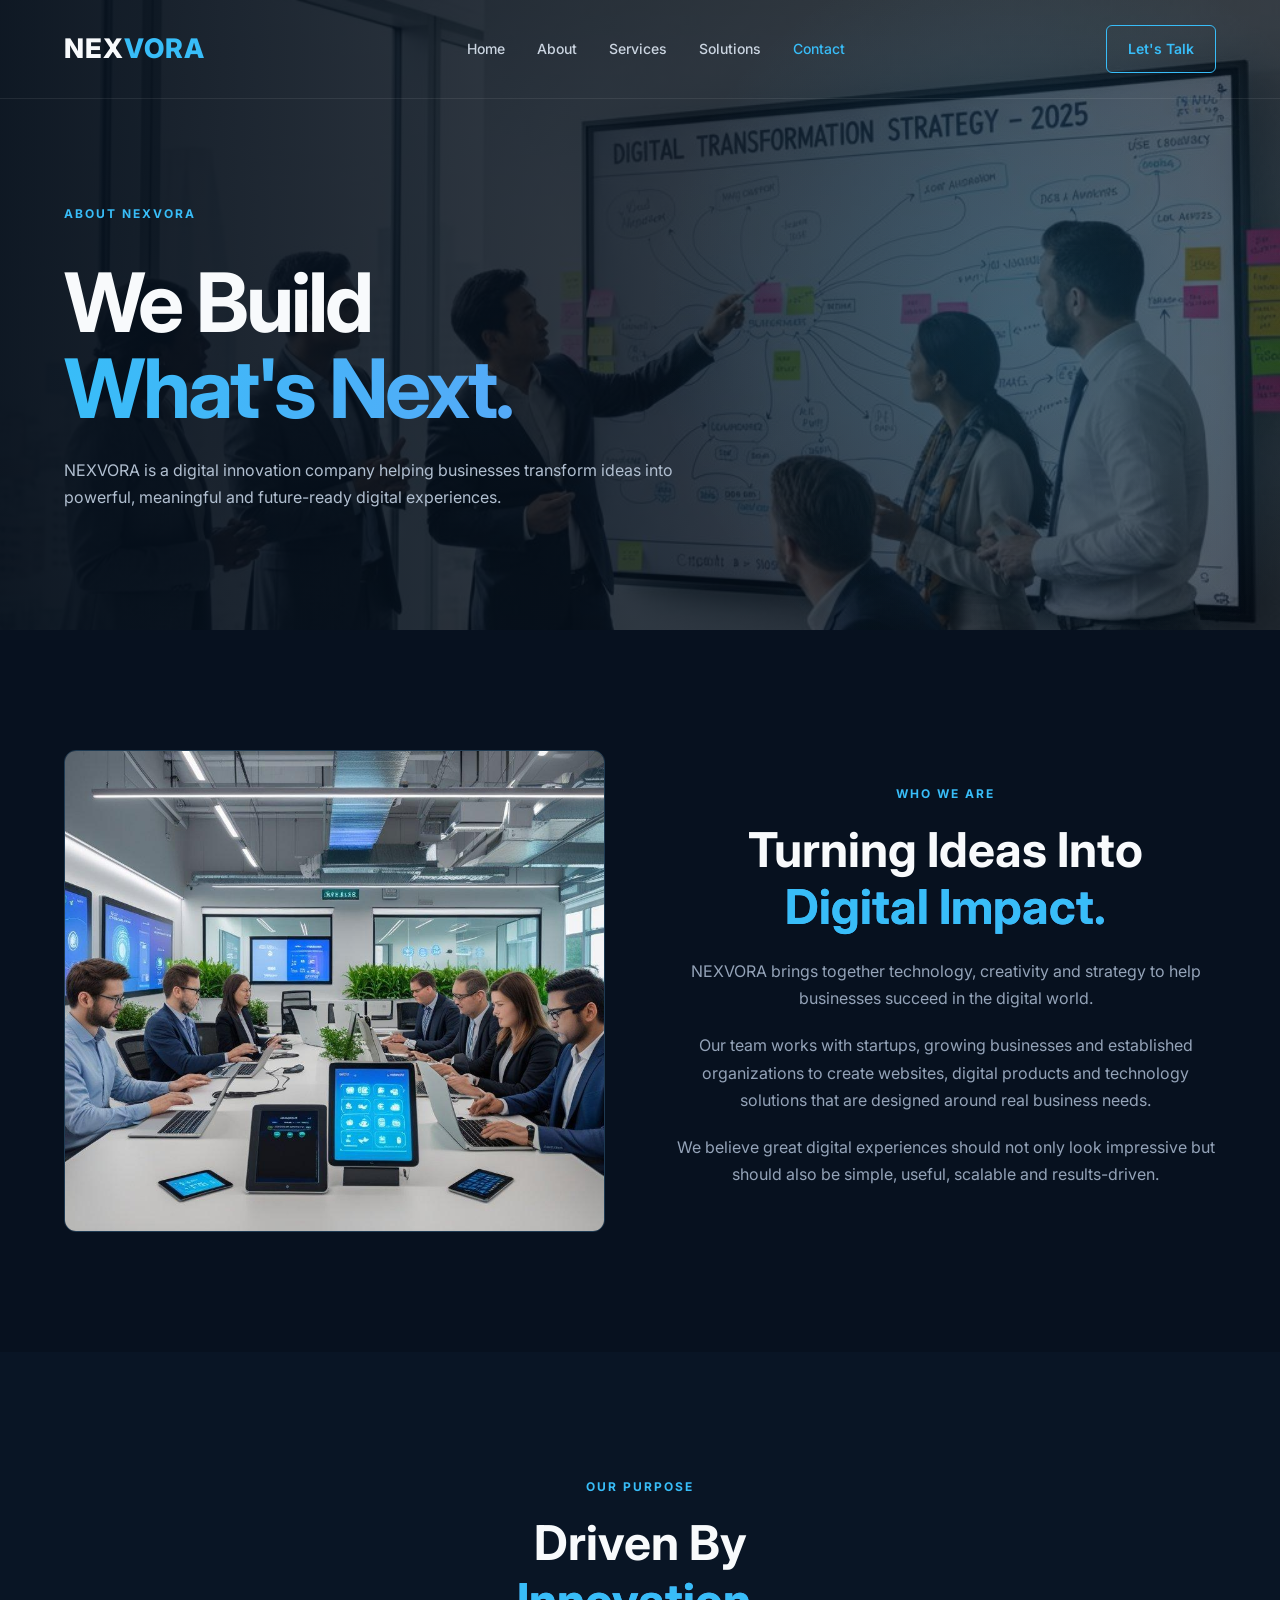
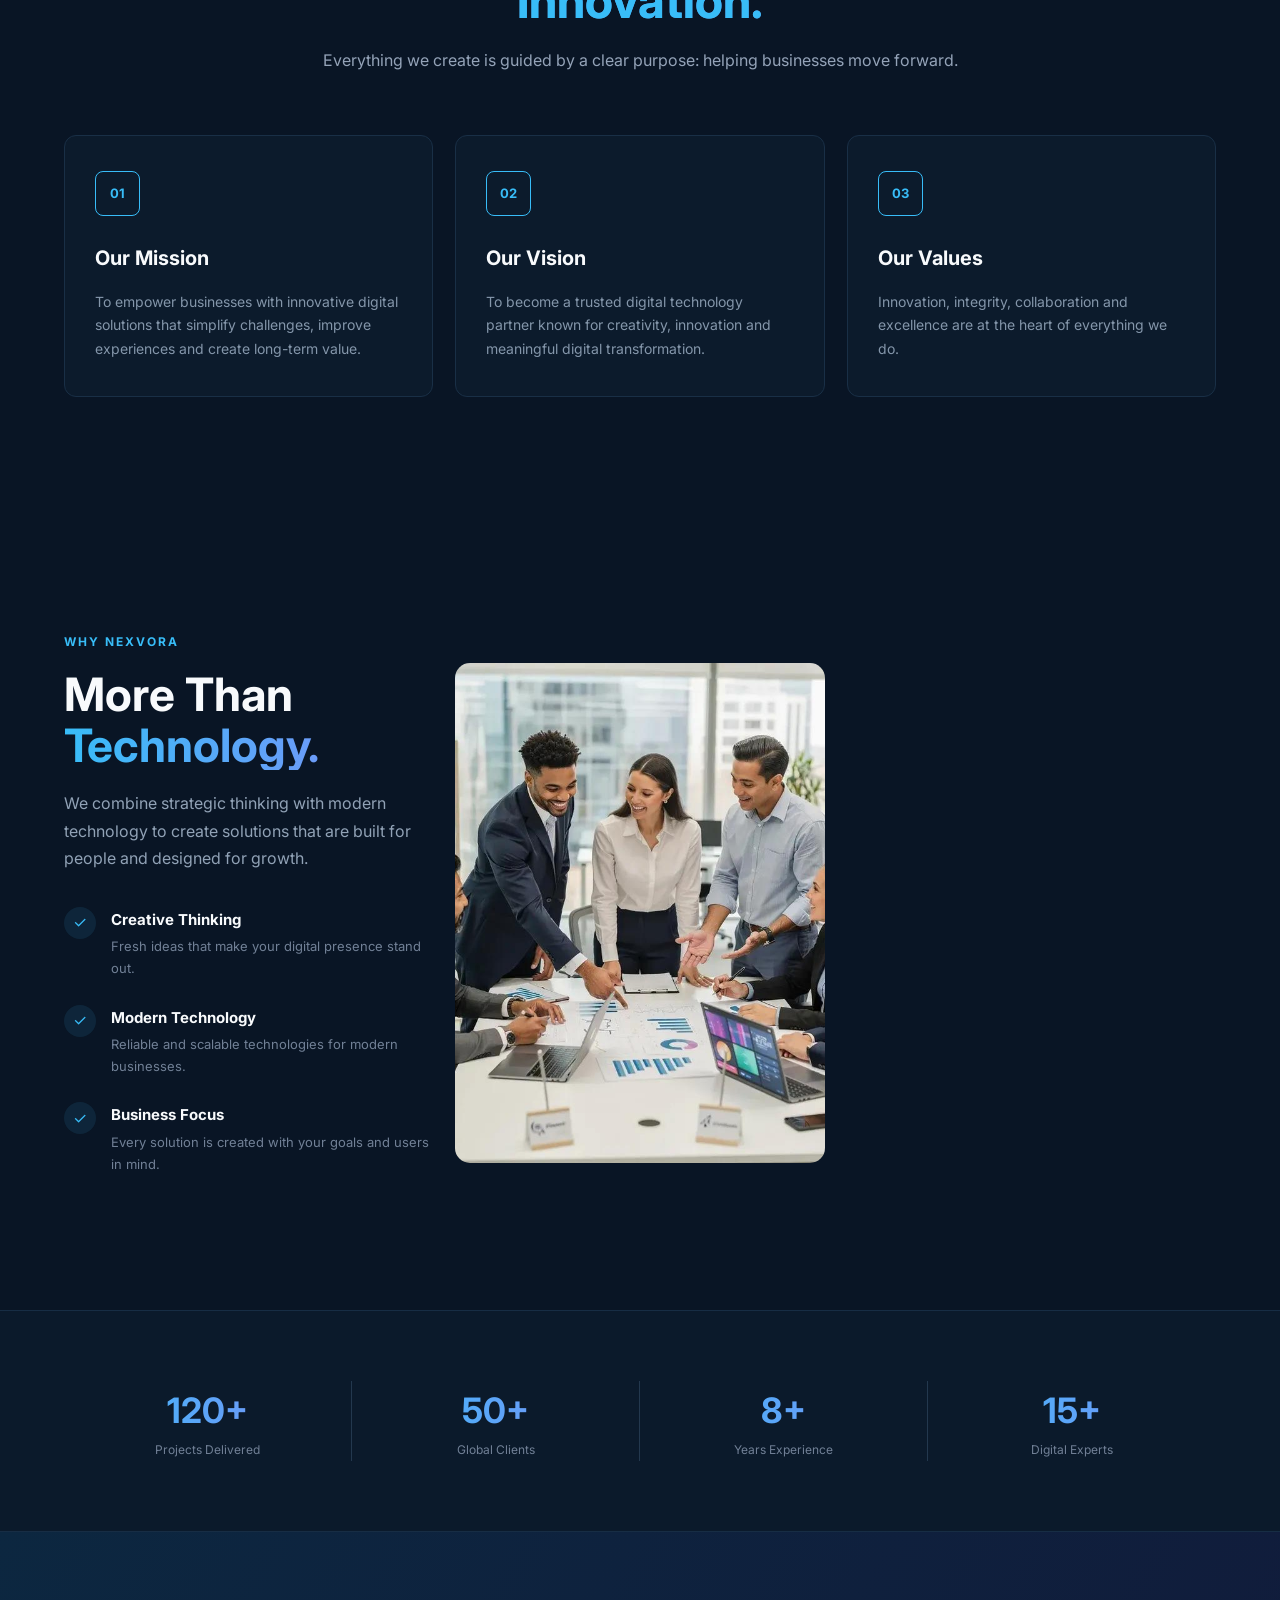
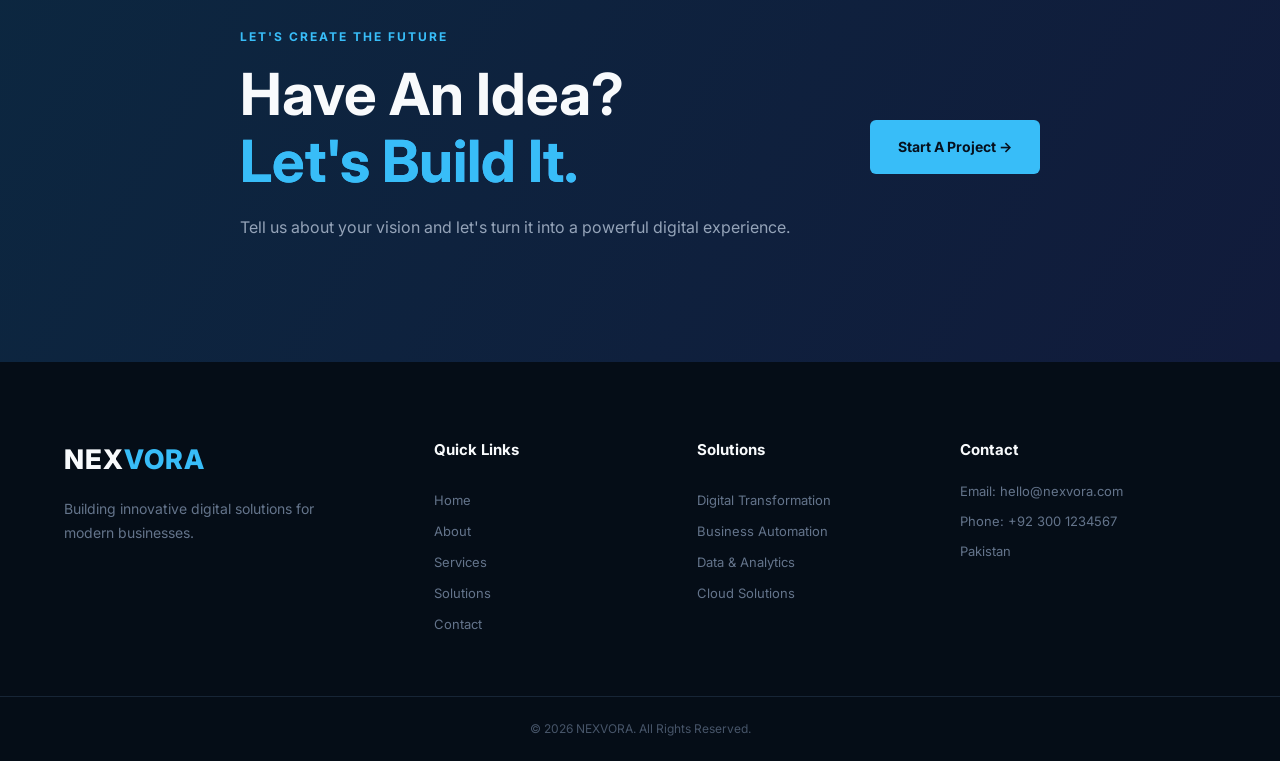
==== commit 9e714d49: "update" ====
--- a/about.html
+++ b/about.html
@@ -18,28 +18,28 @@
 <body>
 
     <!-- ================= NAVBAR ================= -->
-
     <header class="navbar">
         <div class="container nav-container">
 
-            <a href="#" class="logo">
+            <a href="index.html" class="logo">
                 NEX<span>VORA</span>
             </a>
 
-            <nav>
-                <ul class="nav-links">
-                    <li><a href="index.html">Home</a></li>
-                    <li><a href="about.html" class="active">About</a></li>
-                    <li><a href="services.html">Services</a></li>
-                    <li><a href="solutions.html">Solutions</a></li>
-                    <li><a href="contact.html">Contact</a></li>
-                </ul>
+            <nav class="nav-links">
+                <a href="index.html">Home</a>
+                <a href="about.html">About</a>
+                <a href="services.html">Services</a>
+                <a href="solutions.html">Solutions</a>
+                <a href="contact.html" class="active">Contact</a>
             </nav>
 
-            <a href="#contact" class="nav-btn">Get Started →</a>
+            <a href="#contact-form" class="nav-btn">
+                Let's Talk
+            </a>
 
         </div>
     </header>
+
 
 
 
